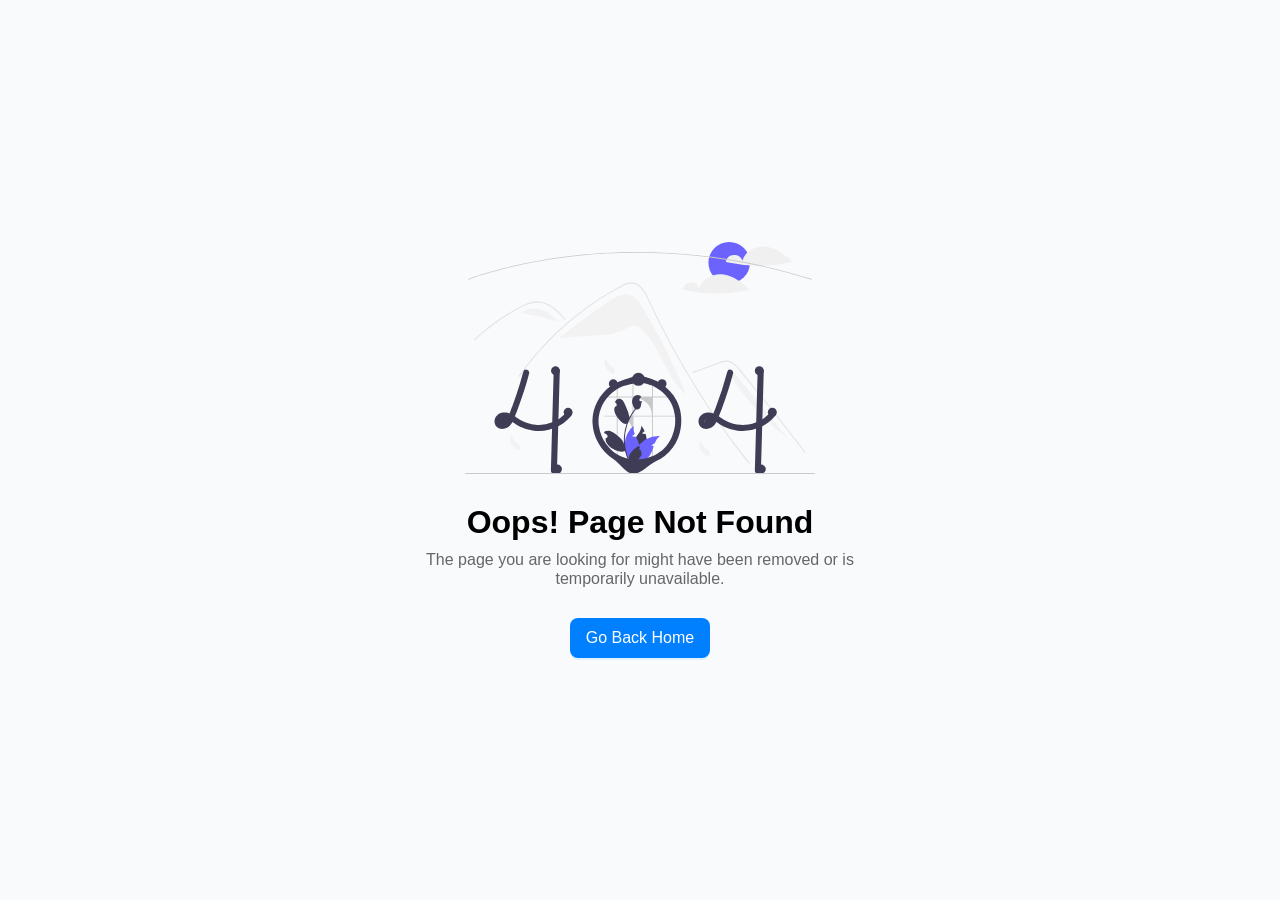
==== index.html @ d5a938f3 "first commit" ====
<!doctype html>
<html lang="en">
  <head>
    <meta charset="UTF-8" />
    <link rel="icon" type="image/svg+xml" href="./src/assets/logo/favicon.ico" />
    <meta name="viewport" content="width=device-width, initial-scale=1.0" />
    <title>Outlet Management System</title>
    <script type="module" crossorigin src="/assets/index-D0FWWl3F.js"></script>
    <link rel="stylesheet" crossorigin href="/assets/index-B_op4YGh.css">
  </head>
  <body>
    <div id="root"></div>
  </body>
</html>
---- assets/index-B_op4YGh.css ----
:root{--primary-color: #ff725e;--secondary-color: #5ac8fa;--primary-light: #fde5df;--white: #ffffff;--white2: #757575;--shadow-color: rgba(0, 0, 0, .15)}.login-container{height:100vh;background:linear-gradient(to bottom right,var(--primary-color),var(--secondary-color));display:flex;align-items:center;justify-content:center;padding:20px;position:relative;overflow:hidden}.bubble{position:absolute;border-radius:50%;background:#ffffff1a;-webkit-backdrop-filter:blur(5px);backdrop-filter:blur(5px);border:1px solid rgba(255,255,255,.2);z-index:1;animation:floatUp linear infinite}@keyframes floatUp{0%{transform:translateY(100vh) translate(0) rotate(0) scale(0);opacity:0}10%{opacity:1;transform:translateY(90vh) translate(0) rotate(36deg) scale(1)}50%{transform:translateY(50vh) translate(20px) rotate(180deg) scale(1)}90%{opacity:1;transform:translateY(10vh) translate(-20px) rotate(324deg) scale(1)}to{transform:translateY(-10vh) translate(0) rotate(360deg) scale(0);opacity:0}}.login-box{background:var(--white);display:flex;border-radius:20px;overflow:hidden;max-width:900px;width:100%;box-shadow:0 20px 40px var(--shadow-color);position:relative;z-index:2}.login-left{background:var(--white2);color:var(--white);width:50%;padding:40px;text-align:center;display:flex;flex-direction:column;justify-content:center}.login-illustration{max-width:100%;height:auto;margin-bottom:20px}.login-description{font-size:14px;line-height:1.6}.login-right{padding:40px;width:50%}.login-welcome-badge{background-color:var(--primary-light);color:var(--primary-color);padding:5px 15px;border-radius:20px;font-weight:600;display:inline-block;margin-bottom:20px;font-size:14px}.login-button{width:100%;background-color:var(--primary-color)!important;border-color:var(--primary-color)!important;color:var(--white)!important;transition:all .3s ease}.login-button:hover{background-color:var(--primary-color)!important;border-color:var(--primary-color)!important;opacity:.9}.login-links{display:flex;justify-content:space-between;font-size:13px}.login-logo-wrapper{display:flex;justify-content:flex-end;margin-bottom:10px}.login-logo{height:40px;object-fit:contain}.login-options{display:flex;justify-content:space-between;align-items:center}.forgot-link{margin-left:auto;color:var(--secondary-color)!important}.forgot-link:hover{color:var(--secondary-color)!important;opacity:.8}@media (max-width: 768px){.login-box{flex-direction:column}.login-left,.login-right{width:100%;padding:30px}.login-illustration{width:70%;margin:0 auto 20px}.login-links{flex-direction:column;align-items:flex-start;gap:8px}.bubble{transform:scale(.7)}}.dashboard-header-card{position:sticky;top:0;z-index:100;margin-bottom:20px;padding:0 4px}.dashboard-header-card .ant-card{background:linear-gradient(135deg,#fffffff2,#f8fafcf2,#f1f5f9e6);border:1px solid rgba(226,232,240,.6);border-radius:20px;box-shadow:0 8px 24px #0f172a0f,0 4px 12px #0f172a08,inset 0 1px #ffffffe6;backdrop-filter:blur(12px) saturate(180%);-webkit-backdrop-filter:blur(12px) saturate(180%);transition:all .3s cubic-bezier(.25,.46,.45,.94);position:relative;overflow:hidden}.background-orb-1{position:absolute;top:-30%;right:-10%;width:200px;height:200px;background:radial-gradient(circle,rgba(99,102,241,.03) 0%,rgba(139,92,246,.02) 40%,transparent 70%);border-radius:50%;animation:float 8s ease-in-out infinite;pointer-events:none}.background-orb-2{position:absolute;bottom:-20%;left:-8%;width:150px;height:150px;background:radial-gradient(circle,rgba(16,185,129,.03) 0%,rgba(52,211,153,.02) 50%,transparent 70%);border-radius:50%;animation:float 10s ease-in-out infinite reverse;pointer-events:none}.header-section{display:flex;align-items:center;gap:16px;margin-bottom:24px;position:relative}.dashboard-icon-container{width:48px;height:48px;border-radius:14px;background:linear-gradient(135deg,#6366f1,#8b5cf6,#a855f7);display:flex;align-items:center;justify-content:center;color:#fff;font-size:18px;box-shadow:0 4px 16px #6366f140,0 2px 8px #6366f126,inset 0 1px #ffffff26;position:relative;overflow:hidden;transition:all .3s cubic-bezier(.34,1.56,.64,1)}.shine-effect{position:absolute;top:-50%;left:-50%;width:200%;height:200%;background:linear-gradient(45deg,transparent 30%,rgba(255,255,255,.15) 50%,transparent 70%);animation:shine 6s infinite;transform:rotate(45deg)}.pulse-ring{position:absolute;top:-15%;left:-15%;right:-15%;bottom:-15%;border-radius:50%;border:1.5px solid rgba(99,102,241,.15);animation:pulse-ring 4s cubic-bezier(.455,.03,.515,.955) infinite}.title-section{flex:1}.header-title{margin:0;font-size:17px!important;background:linear-gradient(135deg,#0f172a,#334155,#475569);background-clip:text;-webkit-background-clip:text;-webkit-text-fill-color:transparent;line-height:1;font-family:Inter,-apple-system,BlinkMacSystemFont,sans-serif}.status-container{display:flex;align-items:center;gap:10px;margin-top:6px}.status-badge{display:flex;align-items:center;gap:6px;padding:4px 10px;background:linear-gradient(135deg,#10b98114,#34d3990a);border-radius:16px;border:1px solid rgba(16,185,129,.15)}.pulse-dot{width:6px;height:6px;border-radius:50%;background:linear-gradient(135deg,#10b981,#34d399);box-shadow:0 0 8px #10b98166;animation:pulse-dot 2s ease-in-out infinite}.status-text{font-size:11px;color:#059669;font-weight:600;letter-spacing:.2px}.monitoring-text{font-size:12px;color:#64748b;font-weight:500}.stats-card{position:relative;padding:24px 20px;border-radius:24px;border:none;transition:all .3s cubic-bezier(.25,.46,.45,.94);cursor:pointer;overflow:hidden;box-shadow:0 8px 32px #0000001f;color:#fff;min-height:140px;display:flex;flex-direction:column;justify-content:space-between}.stats-card.total{background:linear-gradient(135deg,#667eea,#764ba2);box-shadow:0 8px 32px #667eea4d}.stats-card.total:hover{transform:translateY(-4px) scale(1.02);box-shadow:0 16px 48px #667eea66}.stats-card.online{background:linear-gradient(135deg,#11998e,#38ef7d);box-shadow:0 8px 32px #11998e4d}.stats-card.online:hover{transform:translateY(-4px) scale(1.02);box-shadow:0 16px 48px #11998e66}.stats-card.offline{background:linear-gradient(135deg,#ee5a6f,#f29263);box-shadow:0 8px 32px #ee5a6f4d}.stats-card.offline:hover{transform:translateY(-4px) scale(1.02);box-shadow:0 16px 48px #ee5a6f66}.stats-card:before{content:"";position:absolute;top:0;left:0;right:0;bottom:0;background:linear-gradient(135deg,#ffffff1a,#ffffff0d);border-radius:24px;pointer-events:none}.stats-content{position:relative;z-index:2;height:100%;display:flex;flex-direction:column;justify-content:space-between}.stats-header{display:flex;justify-content:space-between;align-items:flex-start;margin-bottom:16px}.stats-label{font-size:12px;color:#fffc;font-weight:600;text-transform:uppercase;letter-spacing:1px;margin:0}.stats-icon-container{width:40px;height:40px;background:#fff3;border-radius:12px;display:flex;align-items:center;justify-content:center;-webkit-backdrop-filter:blur(10px);backdrop-filter:blur(10px);border:1px solid rgba(255,255,255,.1)}.stats-icon{font-size:18px;color:#fff}.stats-bottom{display:flex;justify-content:space-between;align-items:flex-end}.stats-number{font-size:36px;font-weight:900;color:#fff;line-height:1;font-family:Inter,system-ui,sans-serif;text-shadow:0 2px 8px rgba(0,0,0,.2)}.stats-unit{font-size:14px;color:#ffffffb3;font-weight:500;margin-top:4px;text-align:right}.stats-card:after{content:"";position:absolute;top:-50%;right:-50%;width:100px;height:100px;background:radial-gradient(circle,rgba(255,255,255,.1) 0%,transparent 70%);border-radius:50%;animation:float-gentle 8s ease-in-out infinite;pointer-events:none}.devices-grid-card{background:#fffffff2;-webkit-backdrop-filter:blur(8px);backdrop-filter:blur(8px);border-radius:16px;border:none;box-shadow:0 4px 20px #00000014}.device-card{border-radius:12px;transition:all .3s ease;cursor:pointer;position:relative;overflow:hidden}.device-card:hover{transform:translateY(-1px);box-shadow:0 8px 16px #0000001f}.device-icon-container{border-radius:50%;width:48px;height:48px;display:flex;align-items:center;justify-content:center;margin:0 auto 12px;color:#fff;font-size:20px}.device-name{margin:0 0 10px;color:#374151;font-weight:600;font-size:15px}.device-status-tag{border-radius:16px;padding:3px 10px;font-size:11px;font-weight:600;text-transform:uppercase;border:none;display:inline-flex;align-items:center;gap:5px}.empty-state{text-align:center;padding:40px 20px}.empty-icon{font-size:40px;color:#d1d5db;margin-bottom:12px}@keyframes float{0%,to{transform:translateY(0) rotate(0)}50%{transform:translateY(-15px) rotate(3deg)}}@keyframes float-gentle{0%,to{transform:translateY(0) translate(0)}50%{transform:translateY(-20px) translate(-10px)}}@keyframes shine{0%{transform:translate(-100%) translateY(-100%) rotate(45deg)}to{transform:translate(100%) translateY(100%) rotate(45deg)}}@keyframes pulse-ring{0%{transform:scale(.85);opacity:.8}to{transform:scale(1.3);opacity:0}}@keyframes pulse-dot{0%,to{opacity:1;transform:scale(1)}50%{opacity:.6;transform:scale(1.15)}}@media (max-width: 768px){.dashboard-header-card{padding:0 2px;margin-bottom:16px}.stats-card{padding:20px 16px;min-height:120px}.dashboard-icon-container{width:42px;height:42px;font-size:16px}.header-section{flex-direction:column;text-align:center;gap:12px}.stats-number{font-size:32px}.stats-icon-container{width:36px;height:36px}.stats-icon{font-size:16px}}@media (max-width: 576px){.stats-card{padding:18px 14px;min-height:110px}.dashboard-icon-container{width:36px;height:36px;font-size:14px}.device-icon-container{width:42px;height:42px;font-size:18px}.stats-number{font-size:28px}.header-title{font-size:14px}.stats-icon-container{width:32px;height:32px}.stats-icon{font-size:14px}}.device-dashboard{padding:24px;background:linear-gradient(135deg,#f8fafc,#e2e8f0);min-height:100vh}.header-card{margin-bottom:24px;border-radius:24px!important;border:none!important;box-shadow:0 8px 32px #0000000f!important;background:linear-gradient(135deg,#fff,#f8fafc)!important;-webkit-backdrop-filter:blur(20px);backdrop-filter:blur(20px);border:1px solid rgba(255,255,255,.2)!important}.header-content{display:flex;justify-content:space-between;align-items:center;gap:24px}.device-info{display:flex;align-items:center;gap:20px;flex-wrap:wrap}.device-title{margin:0!important;color:#1e293b!important;font-weight:800!important}.device-controls{display:flex;align-items:center;gap:20px;font-size:13px}.date-time-info{color:#000!important;font-weight:600!important;background:#64748b0d!important;padding:6px 12px!important;border-radius:12px!important}.signal-info{display:flex;align-items:center;gap:12px;background:#64748b0d;padding:8px 16px;border-radius:16px}.signal-progress{width:80px}.signal-progress .ant-progress-bg{border-radius:3px!important}.schedule-button{background:linear-gradient(135deg,#3b82f6,#1d4ed8)!important;border-color:transparent!important;border-radius:20px!important;font-weight:700!important;padding:0 24px!important;height:44px!important;box-shadow:0 6px 20px #3b82f64d!important;border:1px solid rgba(255,255,255,.2)!important}.status-tag{border-radius:20px!important;padding:8px 20px!important;font-size:12px!important;font-weight:700!important;border:none!important}.status-online{background:linear-gradient(135deg,#52c41a,#73d13d)!important;box-shadow:0 4px 16px #52c41a4d!important}.status-offline{background:linear-gradient(135deg,#6c757d,#868e96)!important;box-shadow:0 4px 16px #6c757d33!important}.metric-card{position:relative!important;border-radius:24px!important;border:none!important;height:140px!important;overflow:hidden!important;cursor:pointer!important;transition:all .4s cubic-bezier(.4,0,.2,1)!important}.metric-card:before{content:"";position:absolute;top:0;left:0;right:0;bottom:0;border-radius:24px;padding:1px;background:linear-gradient(135deg,#fff3,#ffffff0d);mask:linear-gradient(#fff 0 0) content-box,linear-gradient(#fff 0 0);mask-composite:exclude;-webkit-mask-composite:xor}.metric-card:hover{transform:translateY(-4px)!important}.metric-card.total-flow{background:linear-gradient(135deg,#667eea,#764ba2)!important;box-shadow:0 12px 48px #667eea26!important}.metric-card.total-flow:hover{box-shadow:0 20px 64px #667eea40!important}.metric-card.flow-rate{background:linear-gradient(135deg,#f093fb,#f5576c)!important;box-shadow:0 12px 48px #f093fb26!important}.metric-card.flow-rate:hover{box-shadow:0 20px 64px #f093fb40!important}.metric-card.pressure{background:linear-gradient(135deg,#4facfe,#00f2fe)!important;box-shadow:0 12px 48px #4facfe26!important}.metric-card.pressure:hover{box-shadow:0 20px 64px #4facfe40!important}.metric-card.battery-good{background:linear-gradient(135deg,#43e97b,#38f9d7)!important;box-shadow:0 12px 48px #43e97b26!important}.metric-card.battery-good:hover{box-shadow:0 20px 64px #43e97b40!important}.metric-card.battery-low{background:linear-gradient(135deg,#ff6b6b,#ff8e8e)!important;box-shadow:0 12px 48px #ff6b6b26!important}.metric-card.battery-low:hover{box-shadow:0 20px 64px #ff6b6b40!important}.metric-background-pattern{position:absolute;top:-30%;right:-15%;width:140px;height:140px;background:#ffffff14;border-radius:50%;transform:rotate(45deg);filter:blur(1px)}.metric-background-circle{position:absolute;top:60%;right:70%;width:80px;height:80px;background:#ffffff0d;border-radius:50%}.metric-content{display:flex;align-items:center;justify-content:space-between;height:100%;position:relative;z-index:1}.metric-info{flex:1}.metric-title{color:#ffffffe6!important;font-size:12px!important;font-weight:600!important;display:block!important;margin-bottom:4px!important;letter-spacing:.8px!important;text-transform:uppercase!important}.metric-value{color:#fff!important;margin:0!important;font-size:36px!important;font-weight:900!important;line-height:1.1!important;text-shadow:0 2px 8px rgba(0,0,0,.2)!important}.metric-unit{font-size:20px!important;font-weight:600!important;opacity:.8!important}.metric-description{color:#ffffffb3!important;font-size:11px!important;margin-top:4px!important;display:block!important}.metric-icon{font-size:32px!important;color:#fffffff2!important;margin-left:20px!important;background:#ffffff1f!important;padding:16px!important;border-radius:20px!important;-webkit-backdrop-filter:blur(20px)!important;backdrop-filter:blur(20px)!important;border:1px solid rgba(255,255,255,.1)!important}.battery-icon{position:relative;width:36px;height:22px;border:2px solid rgba(255,255,255,.9);border-radius:6px;display:flex;align-items:center;background:#ffffff1a;-webkit-backdrop-filter:blur(10px);backdrop-filter:blur(10px)}.battery-tip{position:absolute;right:-8px;top:50%;transform:translateY(-50%);width:6px;height:12px;background-color:#ffffffe6;border-radius:0 4px 4px 0}.battery-fill{height:14px;border-radius:3px;margin:2px;transition:all .5s ease;position:relative;overflow:hidden;box-shadow:inset 0 1px 2px #ffffff4d}.battery-shine{position:absolute;top:0;left:-100%;width:100%;height:100%;background:linear-gradient(90deg,transparent,rgba(255,255,255,.6),transparent)}.battery-warning{position:absolute;top:-8px;right:-8px;color:#ff4d4f!important;font-size:12px!important;background:#fff!important;border-radius:50%!important}.valve-control-card{margin-bottom:24px!important;border-radius:24px!important;border:none!important;box-shadow:0 8px 32px #0000000f!important}.valve-control-header{display:flex;justify-content:space-between;align-items:center;gap:16px}.valve-control-title{display:flex;align-items:center;gap:12px}.valve-control-title h4{margin:0!important;color:#1e293b!important}.max-active-tag{font-size:10px!important;border-radius:12px!important;border:none!important;background:linear-gradient(135deg,#ffeaa7,#fab1a0)!important;padding:4px 12px!important;font-weight:700!important}.send-command-button{border-color:transparent!important;font-weight:800!important;border-radius:20px!important;height:48px!important;padding:0 32px!important;font-size:14px!important;min-width:160px!important}.send-command-active{background:linear-gradient(135deg,#ff6b6b,#ff8e8e)!important;box-shadow:0 8px 24px #ff6b6b4d!important}.send-command-disabled{background:linear-gradient(135deg,#cbd5e0,#a0aec0)!important}.valve-controls-grid{display:grid;gap:20px;padding:16px 0;grid-template-columns:repeat(auto-fit,minmax(100px,1fr))}.valve-control{text-align:center;position:relative}.valve-button{font-size:11px!important;font-weight:800!important;padding:0 20px!important;height:40px!important;border-radius:20px!important;margin-bottom:12px!important;transition:all .3s cubic-bezier(.4,0,.2,1)!important;width:80px!important}.valve-button.valve-on{background:linear-gradient(135deg,#52c41a,#73d13d)!important;border-color:#52c41a!important;color:#fff!important;box-shadow:0 6px 24px #52c41a4d,0 0 0 1px #52c41a1a!important;border:2px solid rgba(255,255,255,.2)!important;text-shadow:0 1px 2px rgba(0,0,0,.2)!important}.valve-button.valve-off{background:linear-gradient(135deg,#fff,#f8f9fa)!important;border-color:#e9ecef!important;color:#6c757d!important;box-shadow:0 4px 16px #00000014,inset 0 1px #ffffff80!important;border:2px solid #e9ecef!important}.valve-label{font-size:10px;font-weight:700;letter-spacing:.5px;text-transform:uppercase}.valve-label.valve-on{color:#52c41a}.valve-label.valve-off{color:#8e8e93}.status-dashboard-card{border-radius:24px!important;border:none!important;box-shadow:0 8px 32px #0000000f!important}.status-dashboard-title{margin-bottom:18px!important;color:#1e293b!important}.status-item{padding:16px;border-radius:16px;transition:all .3s ease}.status-item.status-active{background:linear-gradient(135deg,#52c41a0d,#73d13d0d);border:1px solid rgba(82,196,26,.1)}.status-item.status-inactive{background:linear-gradient(135deg,#94a3b80d,#cbd5e10d);border:1px solid rgba(148,163,184,.1)}.status-label{font-size:10px!important;font-weight:800!important;color:#64748b!important;display:block!important;letter-spacing:.5px!important;margin-bottom:12px!important;text-transform:uppercase!important}.status-indicator{text-align:center}.status-circle{width:32px;height:32px;border-radius:50%;margin:0 auto 8px;position:relative;transition:all .4s cubic-bezier(.4,0,.2,1);display:flex;align-items:center;justify-content:center}.status-circle.status-active{background:linear-gradient(135deg,#52c41a,#73d13d);border:3px solid rgba(82,196,26,.2);box-shadow:0 0 24px #52c41a66,0 4px 12px #0000001a;transform:scale(1.05)}.status-circle.status-inactive{background:linear-gradient(135deg,#f1f3f4,#e8eaed);border:3px solid rgba(0,0,0,.05);box-shadow:0 4px 12px #0000000f;transform:scale(1)}.status-circle-icon{font-size:12px}.status-circle-icon.active{color:#fff;text-shadow:0 1px 2px rgba(0,0,0,.3)}.status-circle-icon.inactive{color:#adb5bd}.status-ripple{position:absolute;top:-3px;left:-3px;right:-3px;bottom:-3px;border-radius:50%;border:2px solid rgba(82,196,26,.3)}.status-text{font-size:10px!important;font-weight:600!important;letter-spacing:.3px!important;display:block!important}.status-text.active{color:#52c41a!important}.status-text.inactive{color:#adb5bd!important}@keyframes pulse{0%,to{opacity:1;transform:scale(1)}50%{opacity:.8;transform:scale(.95)}}@keyframes ripple{0%{transform:scale(1);opacity:1}to{transform:scale(1.4);opacity:0}}@keyframes batteryShine{0%{left:-100%}to{left:100%}}@keyframes batteryWarning{0%,to{opacity:1}50%{opacity:.3}}.battery-shine{animation:batteryShine 3s infinite}.battery-warning{animation:batteryWarning 1s infinite}.status-ripple{animation:ripple 2s infinite}@media (max-width: 768px){.device-dashboard{padding:12px!important}.metric-card{height:120px!important}.header-content{flex-direction:column;gap:20px}.valve-control-header{flex-direction:column;align-items:flex-start}}@media (max-width: 576px){.metric-card{height:110px!important}.valve-controls-grid{grid-template-columns:repeat(4,1fr);gap:16px}.device-controls{flex-direction:column;gap:12px}}@media (max-width: 480px){.valve-button{width:70px!important;height:36px!important;font-size:10px!important}.metric-value{font-size:28px!important}.metric-unit{font-size:16px!important}}@media (prefers-color-scheme: dark){.device-dashboard{background:linear-gradient(135deg,#1a202c,#2d3748)}.device-title{color:#4a4a4a!important}.date-time-info{color:#070707!important;background:#c3ccd634!important}.status-dashboard-title{margin-bottom:100px;color:#333!important}}.loading-shimmer{background:linear-gradient(90deg,#f0f0f0 25%,#e0e0e0,#f0f0f0 75%);background-size:200% 100%;animation:loading 1.5s infinite}@keyframes loading{0%{background-position:200% 0}to{background-position:-200% 0}}.metric-card:focus,.valve-button:focus,.send-command-button:focus,.schedule-button:focus{outline:2px solid #3b82f6!important;outline-offset:2px!important}@media (prefers-contrast: high){.metric-card{border:2px solid currentColor!important}.valve-button{border-width:3px!important}.status-circle{border-width:4px!important}}@media (prefers-reduced-motion: reduce){.metric-card,.valve-button,.status-circle,.battery-shine,.status-ripple{animation:none!important;transition:none!important}.metric-card:hover{transform:none!important}}.map-card{border-radius:12px;box-shadow:0 2px 8px #00000014;border:1px solid #f0f0f0}.map-title{margin-bottom:16px;color:#262626;font-weight:600}.chart-card{border-radius:12px;box-shadow:0 2px 8px #00000014;border:1px solid #f0f0f0}.chart-title{margin-bottom:16px;color:#262626;font-weight:600}@media (max-width: 768px){.chart-card .ant-card-body,.map-card .ant-card-body{padding:16px}.chart-card div[style*="height: 300px"],.map-card div[style*="height: 300px"]{height:250px!important}}html,body{width:100%;height:100%}input::-ms-clear,input::-ms-reveal{display:none}*,*:before,*:after{box-sizing:border-box}html{font-family:sans-serif;line-height:1.15;-webkit-text-size-adjust:100%;-ms-text-size-adjust:100%;-ms-overflow-style:scrollbar;-webkit-tap-highlight-color:rgba(0,0,0,0)}@-ms-viewport{width:device-width}body{margin:0}[tabindex="-1"]:focus{outline:none}hr{box-sizing:content-box;height:0;overflow:visible}h1,h2,h3,h4,h5,h6{margin-top:0;margin-bottom:.5em;font-weight:500}p{margin-top:0;margin-bottom:1em}abbr[title],abbr[data-original-title]{-webkit-text-decoration:underline dotted;text-decoration:underline;text-decoration:underline dotted;border-bottom:0;cursor:help}address{margin-bottom:1em;font-style:normal;line-height:inherit}input[type=text],input[type=password],input[type=number],textarea{-webkit-appearance:none}ol,ul,dl{margin-top:0;margin-bottom:1em}ol ol,ul ul,ol ul,ul ol{margin-bottom:0}dt{font-weight:500}dd{margin-bottom:.5em;margin-left:0}blockquote{margin:0 0 1em}dfn{font-style:italic}b,strong{font-weight:bolder}small{font-size:80%}sub,sup{position:relative;font-size:75%;line-height:0;vertical-align:baseline}sub{bottom:-.25em}sup{top:-.5em}pre,code,kbd,samp{font-size:1em;font-family:SFMono-Regular,Consolas,Liberation Mono,Menlo,Courier,monospace}pre{margin-top:0;margin-bottom:1em;overflow:auto}figure{margin:0 0 1em}img{vertical-align:middle;border-style:none}a,area,button,[role=button],input:not([type=range]),label,select,summary,textarea{touch-action:manipulation}table{border-collapse:collapse}caption{padding-top:.75em;padding-bottom:.3em;text-align:left;caption-side:bottom}input,button,select,optgroup,textarea{margin:0;color:inherit;font-size:inherit;font-family:inherit;line-height:inherit}button,input{overflow:visible}button,select{text-transform:none}button,html [type=button],[type=reset],[type=submit]{-webkit-appearance:button}button::-moz-focus-inner,[type=button]::-moz-focus-inner,[type=reset]::-moz-focus-inner,[type=submit]::-moz-focus-inner{padding:0;border-style:none}input[type=radio],input[type=checkbox]{box-sizing:border-box;padding:0}input[type=date],input[type=time],input[type=datetime-local],input[type=month]{-webkit-appearance:listbox}textarea{overflow:auto;resize:vertical}fieldset{min-width:0;margin:0;padding:0;border:0}legend{display:block;width:100%;max-width:100%;margin-bottom:.5em;padding:0;color:inherit;font-size:1.5em;line-height:inherit;white-space:normal}progress{vertical-align:baseline}[type=number]::-webkit-inner-spin-button,[type=number]::-webkit-outer-spin-button{height:auto}[type=search]{outline-offset:-2px;-webkit-appearance:none}[type=search]::-webkit-search-cancel-button,[type=search]::-webkit-search-decoration{-webkit-appearance:none}::-webkit-file-upload-button{font:inherit;-webkit-appearance:button}output{display:inline-block}summary{display:list-item}template{display:none}[hidden]{display:none!important}mark{padding:.2em;background-color:#feffe6}
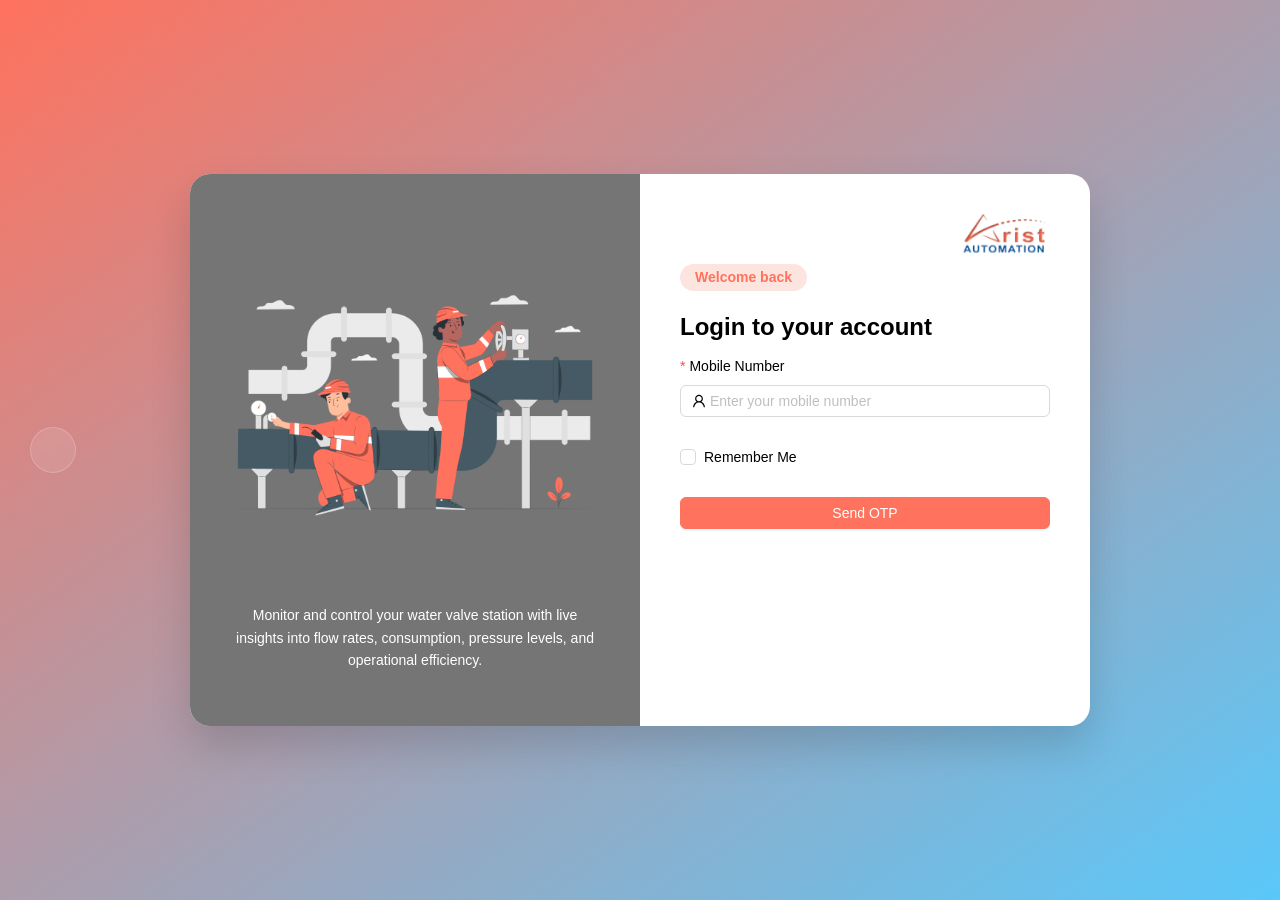
==== commit 829c4acf: "fixed base url" ====
--- a/index.html
+++ b/index.html
@@ -5,8 +5,8 @@
     <link rel="icon" type="image/svg+xml" href="./src/assets/logo/favicon.ico" />
     <meta name="viewport" content="width=device-width, initial-scale=1.0" />
     <title>Outlet Management System</title>
-    <script type="module" crossorigin src="/assets/index-D0FWWl3F.js"></script>
-    <link rel="stylesheet" crossorigin href="/assets/index-B_op4YGh.css">
+    <script type="module" crossorigin src="./assets/index-CzI9fbny.js"></script>
+    <link rel="stylesheet" crossorigin href="./assets/index-CTXetjgV.css">
   </head>
   <body>
     <div id="root"></div>
--- a/assets/index-CTXetjgV.css
+++ b/assets/index-CTXetjgV.css
@@ -0,0 +1 @@
+:root{--primary-color: #ff725e;--secondary-color: #5ac8fa;--primary-light: #fde5df;--white: #ffffff;--white2: #757575;--shadow-color: rgba(0, 0, 0, .15)}.login-container{height:100vh;background:linear-gradient(to bottom right,var(--primary-color),var(--secondary-color));display:flex;align-items:center;justify-content:center;padding:20px;position:relative;overflow:hidden}.bubble{position:absolute;border-radius:50%;background:#ffffff1a;-webkit-backdrop-filter:blur(5px);backdrop-filter:blur(5px);border:1px solid rgba(255,255,255,.2);z-index:1;animation:floatUp linear infinite}@keyframes floatUp{0%{transform:translateY(100vh) translate(0) rotate(0) scale(0);opacity:0}10%{opacity:1;transform:translateY(90vh) translate(0) rotate(36deg) scale(1)}50%{transform:translateY(50vh) translate(20px) rotate(180deg) scale(1)}90%{opacity:1;transform:translateY(10vh) translate(-20px) rotate(324deg) scale(1)}to{transform:translateY(-10vh) translate(0) rotate(360deg) scale(0);opacity:0}}.login-box{background:var(--white);display:flex;border-radius:20px;overflow:hidden;max-width:900px;width:100%;box-shadow:0 20px 40px var(--shadow-color);position:relative;z-index:2}.login-left{background:var(--white2);color:var(--white);width:50%;padding:40px;text-align:center;display:flex;flex-direction:column;justify-content:center}.login-illustration{max-width:100%;height:auto;margin-bottom:20px}.login-description{font-size:14px;line-height:1.6}.login-right{padding:40px;width:50%}.login-welcome-badge{background-color:var(--primary-light);color:var(--primary-color);padding:5px 15px;border-radius:20px;font-weight:600;display:inline-block;margin-bottom:20px;font-size:14px}.login-button{width:100%;background-color:var(--primary-color)!important;border-color:var(--primary-color)!important;color:var(--white)!important;transition:all .3s ease}.login-button:hover{background-color:var(--primary-color)!important;border-color:var(--primary-color)!important;opacity:.9}.login-links{display:flex;justify-content:space-between;font-size:13px}.login-logo-wrapper{display:flex;justify-content:flex-end;margin-bottom:10px}.login-logo{height:40px;object-fit:contain}.login-options{display:flex;justify-content:space-between;align-items:center}.forgot-link{margin-left:auto;color:var(--secondary-color)!important}.forgot-link:hover{color:var(--secondary-color)!important;opacity:.8}@media (max-width: 768px){.login-box{flex-direction:column}.login-left,.login-right{width:100%;padding:30px}.login-illustration{width:70%;margin:0 auto 20px}.login-links{flex-direction:column;align-items:flex-start;gap:8px}.bubble{transform:scale(.7)}}.dashboard-header-card{position:sticky;top:0;z-index:100;margin-bottom:20px;padding:0 4px}.dashboard-header-card .ant-card{background:linear-gradient(135deg,#fffffff2,#f8fafcf2,#f1f5f9e6);border:1px solid rgba(226,232,240,.6);border-radius:20px;box-shadow:0 8px 24px #0f172a0f,0 4px 12px #0f172a08,inset 0 1px #ffffffe6;backdrop-filter:blur(12px) saturate(180%);-webkit-backdrop-filter:blur(12px) saturate(180%);transition:all .3s cubic-bezier(.25,.46,.45,.94);position:relative;overflow:hidden}.background-orb-1{position:absolute;top:-30%;right:-10%;width:200px;height:200px;background:radial-gradient(circle,rgba(99,102,241,.03) 0%,rgba(139,92,246,.02) 40%,transparent 70%);border-radius:50%;animation:float 8s ease-in-out infinite;pointer-events:none}.background-orb-2{position:absolute;bottom:-20%;left:-8%;width:150px;height:150px;background:radial-gradient(circle,rgba(16,185,129,.03) 0%,rgba(52,211,153,.02) 50%,transparent 70%);border-radius:50%;animation:float 10s ease-in-out infinite reverse;pointer-events:none}.header-section{display:flex;align-items:center;gap:16px;margin-bottom:24px;position:relative}.dashboard-icon-container{width:48px;height:48px;border-radius:14px;background:#1677ff;display:flex;align-items:center;justify-content:center;color:#fff;font-size:18px;box-shadow:0 4px 16px #6366f140,0 2px 8px #6366f126,inset 0 1px #ffffff26;position:relative;overflow:hidden;transition:all .3s cubic-bezier(.34,1.56,.64,1)}.shine-effect{position:absolute;top:-50%;left:-50%;width:200%;height:200%;background:linear-gradient(45deg,transparent 30%,rgba(255,255,255,.15) 50%,transparent 70%);animation:shine 6s infinite;transform:rotate(45deg)}.pulse-ring{position:absolute;top:-15%;left:-15%;right:-15%;bottom:-15%;border-radius:50%;border:1.5px solid rgba(99,102,241,.15);animation:pulse-ring 4s cubic-bezier(.455,.03,.515,.955) infinite}.title-section{flex:1}.header-title{margin:0;font-size:17px!important;background:linear-gradient(135deg,#0f172a,#334155,#475569);background-clip:text;-webkit-background-clip:text;-webkit-text-fill-color:transparent;line-height:1;font-family:Inter,-apple-system,BlinkMacSystemFont,sans-serif}.status-container{display:flex;align-items:center;gap:10px;margin-top:6px}.status-badge{display:flex;align-items:center;gap:6px;padding:4px 10px;background:linear-gradient(135deg,#10b98114,#34d3990a);border-radius:16px;border:1px solid rgba(16,185,129,.15)}.pulse-dot{width:6px;height:6px;border-radius:50%;background:linear-gradient(135deg,#10b981,#34d399);box-shadow:0 0 8px #10b98166;animation:pulse-dot 2s ease-in-out infinite}.status-text{font-size:11px;color:#059669;font-weight:600;letter-spacing:.2px}.monitoring-text{font-size:12px;color:#64748b;font-weight:500}.stats-card{position:relative;padding:24px 20px;border-radius:24px;border:none;transition:all .3s cubic-bezier(.25,.46,.45,.94);cursor:pointer;overflow:hidden;box-shadow:0 8px 32px #0000001f;color:#fff;min-height:140px;display:flex;flex-direction:column;justify-content:space-between}.stats-card.total{background:#1677ff;box-shadow:0 4px 12px #1677ff33}.stats-card.total:hover{transform:translateY(-4px) scale(1.02);box-shadow:0 16px 48px #667eea66}.stats-card.online{background:#52c41a;box-shadow:0 4px 12px #52c41a33}.stats-card.online:hover{transform:translateY(-4px) scale(1.02);box-shadow:0 16px 48px #11998e66}.stats-card.offline{background:#ff4d4f;box-shadow:0 4px 12px #ff4d4f33}.stats-card.offline:hover{transform:translateY(-4px) scale(1.02);box-shadow:0 16px 48px #ee5a6f66}.stats-card:before{content:"";position:absolute;top:0;left:0;right:0;bottom:0;background:linear-gradient(135deg,#ffffff1a,#ffffff0d);border-radius:24px;pointer-events:none}.stats-content{position:relative;z-index:2;height:100%;display:flex;flex-direction:column;justify-content:space-between}.stats-header{display:flex;justify-content:space-between;align-items:flex-start;margin-bottom:16px}.stats-label{font-size:12px;color:#fffc;font-weight:600;text-transform:uppercase;letter-spacing:1px;margin:0}.stats-icon-container{width:40px;height:40px;background:#fff3;border-radius:12px;display:flex;align-items:center;justify-content:center;-webkit-backdrop-filter:blur(10px);backdrop-filter:blur(10px);border:1px solid rgba(255,255,255,.1)}.stats-icon{font-size:18px;color:#fff}.stats-bottom{display:flex;justify-content:space-between;align-items:flex-end}.stats-number{font-size:36px;font-weight:900;color:#fff;line-height:1;font-family:Inter,system-ui,sans-serif;text-shadow:0 2px 8px rgba(0,0,0,.2)}.stats-unit{font-size:14px;color:#ffffffb3;font-weight:500;margin-top:4px;text-align:right}.stats-card:after{content:"";position:absolute;top:-50%;right:-50%;width:100px;height:100px;background:radial-gradient(circle,rgba(255,255,255,.1) 0%,transparent 70%);border-radius:50%;animation:float-gentle 8s ease-in-out infinite;pointer-events:none}.devices-grid-card{background:#fffffff2;-webkit-backdrop-filter:blur(8px);backdrop-filter:blur(8px);border-radius:16px;border:none;box-shadow:0 4px 20px #00000014}.device-card{border-radius:12px;transition:all .3s ease;cursor:pointer;position:relative;overflow:hidden}.device-card:hover{transform:translateY(-1px);box-shadow:0 8px 16px #0000001f}.device-icon-container{border-radius:50%;width:48px;height:48px;display:flex;align-items:center;justify-content:center;margin:0 auto 12px;color:#fff;font-size:20px}.device-name{margin:0 0 10px;color:#374151;font-weight:600;font-size:15px}.device-status-tag{border-radius:16px;padding:3px 10px;font-size:11px;font-weight:600;text-transform:uppercase;border:none;display:inline-flex;align-items:center;gap:5px}.empty-state{text-align:center;padding:40px 20px}.empty-icon{font-size:40px;color:#d1d5db;margin-bottom:12px}@keyframes float{0%,to{transform:translateY(0) rotate(0)}50%{transform:translateY(-15px) rotate(3deg)}}@keyframes float-gentle{0%,to{transform:translateY(0) translate(0)}50%{transform:translateY(-20px) translate(-10px)}}@keyframes shine{0%{transform:translate(-100%) translateY(-100%) rotate(45deg)}to{transform:translate(100%) translateY(100%) rotate(45deg)}}@keyframes pulse-ring{0%{transform:scale(.85);opacity:.8}to{transform:scale(1.3);opacity:0}}@keyframes pulse-dot{0%,to{opacity:1;transform:scale(1)}50%{opacity:.6;transform:scale(1.15)}}@media (max-width: 768px){.dashboard-header-card{padding:0 2px;margin-bottom:16px}.stats-card{padding:20px 16px;min-height:120px}.dashboard-icon-container{width:42px;height:42px;font-size:16px}.header-section{flex-direction:column;text-align:center;gap:12px}.stats-number{font-size:32px}.stats-icon-container{width:36px;height:36px}.stats-icon{font-size:16px}}@media (max-width: 576px){.stats-card{padding:18px 14px;min-height:110px}.dashboard-icon-container{width:36px;height:36px;font-size:14px}.device-icon-container{width:42px;height:42px;font-size:18px}.stats-number{font-size:28px}.header-title{font-size:14px}.stats-icon-container{width:32px;height:32px}.stats-icon{font-size:14px}}.buttery-smooth-tabs .ant-tabs-nav{margin:0!important;background:#fff!important;padding-top:14px!important;border-bottom:2px solid #e2e8f0!important;border-radius:12px 12px 0 0!important}.buttery-smooth-tabs .ant-tabs-tab{padding:14px 32px!important;border-radius:8px 8px 0 0!important;transition:all .2s ease!important;color:#64748b!important;font-weight:600!important;font-size:16px!important;margin:0 4px 0 0!important}.buttery-smooth-tabs .ant-tabs-tab:hover{color:#1677ff!important;background:#f8fafc!important}.buttery-smooth-tabs .ant-tabs-tab-active{background:#eff6ff!important}.buttery-smooth-tabs .ant-tabs-tab-active .ant-tabs-tab-btn{color:#1677ff!important;text-shadow:none!important}.buttery-smooth-tabs .ant-tabs-ink-bar{background:#1677ff!important;height:4px!important;border-radius:4px 4px 0 0!important;bottom:0!important}.device-dashboard{padding:24px;background:linear-gradient(135deg,#f8fafc,#e2e8f0);min-height:100vh}.header-card{margin-bottom:24px;border-radius:16px!important;border:1px solid #e2e8f0!important;box-shadow:0 4px 12px #00000008!important;background:#fff!important}.header-content{display:flex;justify-content:space-between;align-items:center;gap:24px}.device-info{display:flex;align-items:center;gap:20px;flex-wrap:wrap}.device-title{margin:0!important;color:#1e293b!important;font-weight:800!important}.device-controls{display:flex;align-items:center;gap:20px;font-size:13px}.date-time-info{color:#000!important;font-weight:600!important;background:#64748b0d!important;padding:6px 12px!important;border-radius:12px!important}.signal-info{display:flex;align-items:center;gap:12px;background:#64748b0d;padding:8px 16px;border-radius:16px}.signal-progress{width:80px}.signal-progress .ant-progress-bg{border-radius:3px!important}.schedule-button{background:#3b82f6!important;color:#fff!important;border-radius:8px!important;font-weight:600!important;padding:0 24px!important;height:40px!important;box-shadow:0 4px 6px -1px #3b82f633!important;border:none!important}.status-tag{border-radius:20px!important;padding:8px 20px!important;font-size:12px!important;font-weight:700!important;border:none!important}.status-online{background:linear-gradient(135deg,#52c41a,#73d13d)!important;box-shadow:0 4px 16px #52c41a4d!important}.status-offline{background:linear-gradient(135deg,#6c757d,#868e96)!important;box-shadow:0 4px 16px #6c757d33!important}.metric-card{position:relative!important;border-radius:16px!important;border:1px solid #e2e8f0!important;background:#fff!important;overflow:hidden!important;cursor:pointer!important;transition:all .3s ease!important}.metric-card:hover{transform:translateY(-4px)!important}.metric-card.total-flow{background:linear-gradient(135deg,#667eea,#764ba2)!important;box-shadow:0 12px 48px #667eea26!important}.metric-card.total-flow:hover{box-shadow:0 20px 64px #667eea40!important}.metric-card.flow-rate{background:linear-gradient(135deg,#f093fb,#f5576c)!important;box-shadow:0 12px 48px #f093fb26!important}.metric-card.flow-rate:hover{box-shadow:0 20px 64px #f093fb40!important}.metric-card.pressure{background:linear-gradient(135deg,#4facfe,#00f2fe)!important;box-shadow:0 12px 48px #4facfe26!important}.metric-card.pressure:hover{box-shadow:0 20px 64px #4facfe40!important}.metric-card.battery-good{border:1px solid #e2e8f0!important;box-shadow:0 4px 12px #00000008!important}.metric-card.battery-good:hover{box-shadow:0 10px 25px #0000000f!important;border-color:#cbd5e1!important}.metric-card.battery-low{border:1px solid #fda4af!important;box-shadow:0 4px 12px #ff4d4f14!important}.metric-card.battery-low:hover{box-shadow:0 10px 25px #ff4d4f26!important}.metric-background-pattern{position:absolute;top:-30%;right:-15%;width:140px;height:140px;background:#ffffff14;border-radius:50%;transform:rotate(45deg);filter:blur(1px)}.metric-background-circle{position:absolute;top:60%;right:70%;width:80px;height:80px;background:#ffffff0d;border-radius:50%}.metric-content{display:flex;align-items:center;justify-content:space-between;height:100%;position:relative;z-index:1}.metric-info{flex:1}.metric-title{color:#64748b!important;font-size:13px!important;font-weight:600!important;display:block!important;margin-bottom:4px!important;letter-spacing:.5px!important;text-transform:uppercase!important}.metric-value{color:#1e293b!important;margin:0!important;font-size:36px!important;font-weight:800!important;line-height:1.1!important}.metric-unit{font-size:18px!important;font-weight:600!important;color:#64748b!important}.metric-description{color:#64748b!important;font-size:12px!important;margin-top:4px!important;display:block!important}.metric-icon{font-size:32px!important;color:#3b82f6!important;margin-left:20px!important;background:#f1f5f9!important;padding:16px!important;border-radius:12px!important;border:1px solid #e2e8f0!important}.battery-icon{position:relative;width:36px;height:22px;border:2px solid #64748b;border-radius:4px;display:flex;align-items:center;background:transparent}.battery-tip{position:absolute;right:-6px;top:50%;transform:translateY(-50%);width:4px;height:10px;background-color:#64748b;border-radius:0 2px 2px 0}.battery-fill{height:14px;border-radius:2px;margin:2px;transition:all .5s ease;position:relative;overflow:hidden}.battery-shine{position:absolute;top:0;left:-100%;width:100%;height:100%;background:linear-gradient(90deg,transparent,rgba(255,255,255,.6),transparent)}.battery-warning{position:absolute;top:-8px;right:-8px;color:#ff4d4f!important;font-size:12px!important;background:#fff!important;border-radius:50%!important}.valve-control-card{margin-bottom:24px!important;border-radius:16px!important;border:1px solid #e2e8f0!important;box-shadow:0 4px 12px #00000008!important;background:#fff!important}.valve-control-header{display:flex;justify-content:space-between;align-items:center;gap:16px}.valve-control-title{display:flex;align-items:center;gap:12px}.valve-control-title h4{margin:0!important;color:#1e293b!important}.max-active-tag{font-size:11px!important;border-radius:6px!important;background:#fffbe6!important;border:1px solid #ffe58f!important;color:#faad14!important;padding:4px 12px!important;font-weight:600!important}.send-command-button{border-color:transparent!important;font-weight:700!important;border-radius:8px!important;height:44px!important;padding:0 32px!important;font-size:14px!important;min-width:160px!important;color:#fff!important}.send-command-active{background:#ef4444!important;box-shadow:0 4px 6px -1px #ef444433!important}.send-command-disabled{background:#cbd5e1!important}.valve-controls-grid{display:grid;gap:20px;padding:16px 0;grid-template-columns:repeat(auto-fit,minmax(100px,1fr))}.valve-control{text-align:center;position:relative}.valve-button{font-size:11px!important;font-weight:800!important;padding:0 20px!important;height:40px!important;border-radius:20px!important;margin-bottom:12px!important;transition:all .3s cubic-bezier(.4,0,.2,1)!important;width:80px!important}.valve-button.valve-on{background:#22c55e!important;border-color:#16a34a!important;color:#fff!important;box-shadow:0 4px 6px -1px #22c55e33!important;border:1px solid #16a34a!important}.valve-button.valve-off{background:#f1f5f9!important;color:#64748b!important;box-shadow:inset 0 2px 4px #00000005!important;border:1px solid #cbd5e1!important}.valve-label{font-size:10px;font-weight:700;letter-spacing:.5px;text-transform:uppercase}.valve-label.valve-on{color:#52c41a}.valve-label.valve-off{color:#8e8e93}.status-dashboard-card{border-radius:16px!important;border:1px solid #e2e8f0!important;box-shadow:0 4px 12px #00000008!important;background:#fff!important}.status-dashboard-title{margin-bottom:18px!important;color:#1e293b!important}.status-item{padding:16px;border-radius:12px;transition:all .2s ease}.status-item.status-active{background:#f6ffed;border:1px solid #b7eb8f}.status-item.status-inactive{background:#f8fafc;border:1px solid #e2e8f0}.status-label{font-size:10px!important;font-weight:800!important;color:#64748b!important;display:block!important;letter-spacing:.5px!important;margin-bottom:12px!important;text-transform:uppercase!important}.status-indicator{text-align:center}.status-circle{width:32px;height:32px;border-radius:50%;margin:0 auto 8px;position:relative;transition:all .4s cubic-bezier(.4,0,.2,1);display:flex;align-items:center;justify-content:center}.status-circle.status-active{background:#52c41a;border:3px solid rgba(82,196,26,.2);box-shadow:0 4px 8px #52c41a33;transform:scale(1.05)}.status-circle.status-inactive{background:#e2e8f0;border:3px solid transparent;transform:scale(1)}.status-circle-icon{font-size:12px}.status-circle-icon.active{color:#fff;text-shadow:0 1px 2px rgba(0,0,0,.3)}.status-circle-icon.inactive{color:#adb5bd}.status-ripple{position:absolute;top:-3px;left:-3px;right:-3px;bottom:-3px;border-radius:50%;border:2px solid rgba(82,196,26,.3)}.status-text{font-size:10px!important;font-weight:600!important;letter-spacing:.3px!important;display:block!important}.status-text.active{color:#52c41a!important}.status-text.inactive{color:#adb5bd!important}.pipeline-container{position:relative;padding:10px 16px 16px;overflow-x:auto;overflow-y:visible}.pipeline-main-pipe{position:absolute;bottom:48px;left:8px;right:8px;height:18px;background:linear-gradient(180deg,#cfd8dc,#b0bec5 15%,#90a4ae 35%,#78909c,#90a4ae 65%,#b0bec5 85%,#cfd8dc);border-radius:9px;box-shadow:0 3px 8px #0000002e,inset 0 2px 4px #ffffff59,inset 0 -2px 3px #00000014;z-index:1}.pipe-highlight{position:absolute;top:3px;left:20px;right:20px;height:4px;background:linear-gradient(90deg,transparent,rgba(255,255,255,.45),transparent);border-radius:2px}.pipe-end-cap{position:absolute;top:-3px;width:12px;height:24px;background:linear-gradient(180deg,#b0bec5,#78909c,#b0bec5);border-radius:3px;box-shadow:0 1px 4px #0003;z-index:2}.pipe-end-left{left:-4px}.pipe-end-right{right:-4px}.pipeline-valves-row{display:flex;justify-content:space-around;align-items:flex-end;position:relative;z-index:2;gap:6px;padding-bottom:8px}.pipeline-valve-assembly{display:flex;flex-direction:column;align-items:center;position:relative;min-width:64px;flex:1;transition:transform .25s ease}.pipeline-valve-assembly:hover{transform:translateY(-2px)}.valve-status-label{font-size:10px;font-weight:700;color:#90a4ae;letter-spacing:.3px;margin-bottom:6px;text-transform:uppercase;transition:color .3s ease}.valve-status-label.label-active{color:#2e7d32}.solenoid-valve{display:flex;flex-direction:column;align-items:center;position:relative}.solenoid-wires{display:flex;gap:8px;margin-bottom:2px}.wire{width:2px;height:12px;border-radius:1px}.wire-red{background:linear-gradient(180deg,#e53935,#c62828);box-shadow:0 0 3px #e5393566}.wire-black{background:linear-gradient(180deg,#424242,#212121)}.solenoid-actuator{display:flex;flex-direction:column;align-items:center}.actuator-top{width:24px;height:6px;background:linear-gradient(180deg,#546e7a,#37474f);border-radius:3px 3px 0 0;box-shadow:0 -1px 2px #00000026}.actuator-body{width:30px;height:20px;background:linear-gradient(180deg,#455a64,#37474f,#263238 60%,#37474f);border-radius:3px;display:flex;align-items:center;justify-content:center;box-shadow:0 2px 6px #0000004d,inset 0 1px 2px #ffffff0f;position:relative}.actuator-led{width:6px;height:6px;border-radius:50%;transition:all .4s ease}.actuator-led.led-on{background:#69f0ae;box-shadow:0 0 6px #69f0aecc,0 0 14px #69f0ae66;animation:ledBlink 2s ease-in-out infinite}.actuator-led.led-off{background:#616161;box-shadow:inset 0 1px 2px #0000004d}.solenoid-body{width:36px;height:28px;background:linear-gradient(180deg,#607d8b,#546e7a 20%,#455a64,#546e7a 80%,#607d8b);border-radius:6px;display:flex;align-items:center;justify-content:center;box-shadow:0 3px 8px #0000004d,inset 0 2px 3px #ffffff14,inset 0 -1px 2px #00000026;position:relative;transition:box-shadow .4s ease;margin-top:-1px}.solenoid-body.body-active{box-shadow:0 3px 8px #0000004d,0 0 12px #4caf5040,inset 0 2px 3px #ffffff14}.body-glow{position:absolute;top:-4px;right:-4px;bottom:-4px;left:-4px;border-radius:10px;background:radial-gradient(ellipse,rgba(76,175,80,.15) 0%,transparent 70%);animation:glowPulse 2s ease-in-out infinite;pointer-events:none}.body-center{width:16px;height:16px;background:linear-gradient(135deg,#37474f,#263238);border-radius:50%;display:flex;align-items:center;justify-content:center;border:1px solid rgba(255,255,255,.06)}.body-arrow{font-size:7px;color:#ffffff59;line-height:1}.union-fitting{width:20px;height:6px;background:linear-gradient(180deg,#b0bec5,#78909c,#b0bec5);border-radius:2px;box-shadow:0 1px 3px #00000026;margin-top:-1px}.pipeline-vertical-pipe{width:14px;height:44px;background:linear-gradient(90deg,#cfd8dc,#b0bec5 20%,#90a4ae 45%,#78909c 55%,#90a4ae 80%,#b0bec5);border-radius:2px;position:relative;overflow:hidden;box-shadow:2px 0 4px #00000014,-1px 0 3px #0000000d;transition:all .4s ease}.pipeline-vertical-pipe.pipe-active{background:linear-gradient(90deg,#a5d6a7,#81c784 20%,#66bb6a 45%,#4caf50 55%,#66bb6a 80%,#81c784);box-shadow:0 0 10px #4caf5033,2px 0 4px #00000014}.pipe-shine{position:absolute;top:0;left:2px;width:3px;height:100%;background:linear-gradient(180deg,#ffffff4d,#ffffff1a,#ffffff4d);border-radius:1px}.water-flow-animation{position:absolute;top:-100%;left:0;right:0;height:100%;background:linear-gradient(180deg,transparent 0%,rgba(255,255,255,.3) 30%,rgba(255,255,255,.6) 50%,rgba(255,255,255,.3) 70%,transparent 100%);animation:waterFlowDown 1s linear infinite}.water-flow-animation.delay{animation-delay:.5s}@keyframes waterFlowDown{0%{top:-100%}to{top:100%}}.pipeline-elbow{width:24px;height:12px;background:linear-gradient(180deg,#b0bec5,#90a4ae,#b0bec5);border-radius:4px;box-shadow:0 2px 4px #0000001f;margin-top:-1px;position:relative;display:flex;align-items:center;justify-content:center;transition:background .4s ease}.pipeline-elbow.elbow-active{background:linear-gradient(180deg,#a5d6a7,#66bb6a,#a5d6a7);box-shadow:0 0 8px #4caf5033,0 2px 4px #0000001f}.elbow-ring{width:18px;height:4px;background:linear-gradient(180deg,#fff3,#0000000d);border-radius:2px}.valve-status-badge{margin-top:12px;padding:5px 10px;border-radius:6px;font-size:9px;font-weight:800;letter-spacing:.6px;text-transform:uppercase;text-align:center;min-width:68px;display:flex;align-items:center;justify-content:center;gap:5px;transition:all .3s ease}.badge-dot{width:6px;height:6px;border-radius:50%;display:inline-block;flex-shrink:0}.valve-status-badge.badge-running{background:linear-gradient(135deg,#43a047,#2e7d32);color:#fff;box-shadow:0 3px 10px #43a04759}.valve-status-badge.badge-running .badge-dot{background:#b9f6ca;box-shadow:0 0 6px #b9f6cacc;animation:dotPulse 1.5s ease-in-out infinite}.valve-status-badge.badge-standby{background:linear-gradient(135deg,#b0bec5,#90a4ae);color:#fff;box-shadow:0 2px 6px #78909c33}.valve-status-badge.badge-standby .badge-dot{background:#ffffff80}@keyframes ledBlink{0%,to{opacity:1}50%{opacity:.5}}@keyframes glowPulse{0%,to{opacity:.6;transform:scale(1)}50%{opacity:1;transform:scale(1.05)}}@keyframes dotPulse{0%,to{opacity:1;transform:scale(1)}50%{opacity:.5;transform:scale(.7)}}@keyframes indicatorPulse{0%,to{box-shadow:0 0 8px #4caf50b3,0 0 16px #4caf504d}50%{box-shadow:0 0 12px #4caf50e6,0 0 24px #4caf5080}}@keyframes pulse{0%,to{opacity:1;transform:scale(1)}50%{opacity:.8;transform:scale(.95)}}@keyframes ripple{0%{transform:scale(1);opacity:1}to{transform:scale(1.4);opacity:0}}@keyframes batteryShine{0%{left:-100%}to{left:100%}}@keyframes batteryWarning{0%,to{opacity:1}50%{opacity:.3}}.battery-shine{animation:batteryShine 3s infinite}.battery-warning{animation:batteryWarning 1s infinite}.status-ripple{animation:ripple 2s infinite}@media (max-width: 768px){.device-dashboard{padding:12px!important}.metric-card{height:120px!important}.header-content{flex-direction:column;gap:20px}.valve-control-header{flex-direction:column;align-items:flex-start}.pipeline-valves-row{gap:2px}.pipeline-valve-assembly{min-width:50px}.actuator-body{width:24px;height:16px}.actuator-top{width:20px;height:5px}.solenoid-body{width:30px;height:22px}.solenoid-wires{gap:6px}.wire{height:8px}.union-fitting{width:16px;height:5px}.pipeline-vertical-pipe{height:32px;width:12px}.pipeline-elbow{width:20px;height:10px}.valve-status-badge{font-size:7px;min-width:52px;padding:3px 6px}.valve-status-label{font-size:8px}.pipeline-main-pipe{height:14px;bottom:40px}.body-center{width:12px;height:12px}.body-arrow{font-size:5px}}@media (max-width: 576px){.metric-card{height:110px!important}.valve-controls-grid{grid-template-columns:repeat(4,1fr);gap:16px}.device-controls{flex-direction:column;gap:12px}}@media (max-width: 480px){.valve-button{width:70px!important;height:36px!important;font-size:10px!important}.metric-value{font-size:28px!important}.metric-unit{font-size:16px!important}}@media (prefers-color-scheme: dark){.device-dashboard{background:linear-gradient(135deg,#1a202c,#2d3748)}.device-title{color:#4a4a4a!important}.date-time-info{color:#070707!important;background:#c3ccd634!important}.status-dashboard-title{margin-bottom:100px;color:#333!important}}.loading-shimmer{background:linear-gradient(90deg,#f0f0f0 25%,#e0e0e0,#f0f0f0 75%);background-size:200% 100%;animation:loading 1.5s infinite}@keyframes loading{0%{background-position:200% 0}to{background-position:-200% 0}}.metric-card:focus,.valve-button:focus,.send-command-button:focus,.schedule-button:focus{outline:2px solid #3b82f6!important;outline-offset:2px!important}@media (prefers-contrast: high){.metric-card{border:2px solid currentColor!important}.valve-button{border-width:3px!important}.status-circle{border-width:4px!important}}@media (prefers-reduced-motion: reduce){.metric-card,.valve-button,.status-circle,.battery-shine,.status-ripple{animation:none!important;transition:none!important}.metric-card:hover{transform:none!important}}.map-card{border-radius:12px;box-shadow:0 2px 8px #00000014;border:1px solid #f0f0f0}.map-title{margin-bottom:16px;color:#262626;font-weight:600}.chart-card{border-radius:12px;box-shadow:0 2px 8px #00000014;border:1px solid #f0f0f0}.chart-title{margin-bottom:16px;color:#262626;font-weight:600}@media (max-width: 768px){.chart-card .ant-card-body,.map-card .ant-card-body{padding:16px}.chart-card div[style*="height: 300px"],.map-card div[style*="height: 300px"]{height:250px!important}}.leaflet-pane,.leaflet-tile,.leaflet-marker-icon,.leaflet-marker-shadow,.leaflet-tile-container,.leaflet-pane>svg,.leaflet-pane>canvas,.leaflet-zoom-box,.leaflet-image-layer,.leaflet-layer{position:absolute;left:0;top:0}.leaflet-container{overflow:hidden}.leaflet-tile,.leaflet-marker-icon,.leaflet-marker-shadow{-webkit-user-select:none;-moz-user-select:none;user-select:none;-webkit-user-drag:none}.leaflet-tile::selection{background:transparent}.leaflet-safari .leaflet-tile{image-rendering:-webkit-optimize-contrast}.leaflet-safari .leaflet-tile-container{width:1600px;height:1600px;-webkit-transform-origin:0 0}.leaflet-marker-icon,.leaflet-marker-shadow{display:block}.leaflet-container .leaflet-overlay-pane svg{max-width:none!important;max-height:none!important}.leaflet-container .leaflet-marker-pane img,.leaflet-container .leaflet-shadow-pane img,.leaflet-container .leaflet-tile-pane img,.leaflet-container img.leaflet-image-layer,.leaflet-container .leaflet-tile{max-width:none!important;max-height:none!important;width:auto;padding:0}.leaflet-container img.leaflet-tile{mix-blend-mode:plus-lighter}.leaflet-container.leaflet-touch-zoom{-ms-touch-action:pan-x pan-y;touch-action:pan-x pan-y}.leaflet-container.leaflet-touch-drag{-ms-touch-action:pinch-zoom;touch-action:none;touch-action:pinch-zoom}.leaflet-container.leaflet-touch-drag.leaflet-touch-zoom{-ms-touch-action:none;touch-action:none}.leaflet-container{-webkit-tap-highlight-color:transparent}.leaflet-container a{-webkit-tap-highlight-color:rgba(51,181,229,.4)}.leaflet-tile{filter:inherit;visibility:hidden}.leaflet-tile-loaded{visibility:inherit}.leaflet-zoom-box{width:0;height:0;-moz-box-sizing:border-box;box-sizing:border-box;z-index:800}.leaflet-overlay-pane svg{-moz-user-select:none}.leaflet-pane{z-index:400}.leaflet-tile-pane{z-index:200}.leaflet-overlay-pane{z-index:400}.leaflet-shadow-pane{z-index:500}.leaflet-marker-pane{z-index:600}.leaflet-tooltip-pane{z-index:650}.leaflet-popup-pane{z-index:700}.leaflet-map-pane canvas{z-index:100}.leaflet-map-pane svg{z-index:200}.leaflet-vml-shape{width:1px;height:1px}.lvml{behavior:url(#default#VML);display:inline-block;position:absolute}.leaflet-control{position:relative;z-index:800;pointer-events:visiblePainted;pointer-events:auto}.leaflet-top,.leaflet-bottom{position:absolute;z-index:1000;pointer-events:none}.leaflet-top{top:0}.leaflet-right{right:0}.leaflet-bottom{bottom:0}.leaflet-left{left:0}.leaflet-control{float:left;clear:both}.leaflet-right .leaflet-control{float:right}.leaflet-top .leaflet-control{margin-top:10px}.leaflet-bottom .leaflet-control{margin-bottom:10px}.leaflet-left .leaflet-control{margin-left:10px}.leaflet-right .leaflet-control{margin-right:10px}.leaflet-fade-anim .leaflet-popup{opacity:0;-webkit-transition:opacity .2s linear;-moz-transition:opacity .2s linear;transition:opacity .2s linear}.leaflet-fade-anim .leaflet-map-pane .leaflet-popup{opacity:1}.leaflet-zoom-animated{-webkit-transform-origin:0 0;-ms-transform-origin:0 0;transform-origin:0 0}svg.leaflet-zoom-animated{will-change:transform}.leaflet-zoom-anim .leaflet-zoom-animated{-webkit-transition:-webkit-transform .25s cubic-bezier(0,0,.25,1);-moz-transition:-moz-transform .25s cubic-bezier(0,0,.25,1);transition:transform .25s cubic-bezier(0,0,.25,1)}.leaflet-zoom-anim .leaflet-tile,.leaflet-pan-anim .leaflet-tile{-webkit-transition:none;-moz-transition:none;transition:none}.leaflet-zoom-anim .leaflet-zoom-hide{visibility:hidden}.leaflet-interactive{cursor:pointer}.leaflet-grab{cursor:-webkit-grab;cursor:-moz-grab;cursor:grab}.leaflet-crosshair,.leaflet-crosshair .leaflet-interactive{cursor:crosshair}.leaflet-popup-pane,.leaflet-control{cursor:auto}.leaflet-dragging .leaflet-grab,.leaflet-dragging .leaflet-grab .leaflet-interactive,.leaflet-dragging .leaflet-marker-draggable{cursor:move;cursor:-webkit-grabbing;cursor:-moz-grabbing;cursor:grabbing}.leaflet-marker-icon,.leaflet-marker-shadow,.leaflet-image-layer,.leaflet-pane>svg path,.leaflet-tile-container{pointer-events:none}.leaflet-marker-icon.leaflet-interactive,.leaflet-image-layer.leaflet-interactive,.leaflet-pane>svg path.leaflet-interactive,svg.leaflet-image-layer.leaflet-interactive path{pointer-events:visiblePainted;pointer-events:auto}.leaflet-container{background:#ddd;outline-offset:1px}.leaflet-container a{color:#0078a8}.leaflet-zoom-box{border:2px dotted #38f;background:#ffffff80}.leaflet-container{font-family:Helvetica Neue,Arial,Helvetica,sans-serif;font-size:12px;font-size:.75rem;line-height:1.5}.leaflet-bar{box-shadow:0 1px 5px #000000a6;border-radius:4px}.leaflet-bar a{background-color:#fff;border-bottom:1px solid #ccc;width:26px;height:26px;line-height:26px;display:block;text-align:center;text-decoration:none;color:#000}.leaflet-bar a,.leaflet-control-layers-toggle{background-position:50% 50%;background-repeat:no-repeat;display:block}.leaflet-bar a:hover,.leaflet-bar a:focus{background-color:#f4f4f4}.leaflet-bar a:first-child{border-top-left-radius:4px;border-top-right-radius:4px}.leaflet-bar a:last-child{border-bottom-left-radius:4px;border-bottom-right-radius:4px;border-bottom:none}.leaflet-bar a.leaflet-disabled{cursor:default;background-color:#f4f4f4;color:#bbb}.leaflet-touch .leaflet-bar a{width:30px;height:30px;line-height:30px}.leaflet-touch .leaflet-bar a:first-child{border-top-left-radius:2px;border-top-right-radius:2px}.leaflet-touch .leaflet-bar a:last-child{border-bottom-left-radius:2px;border-bottom-right-radius:2px}.leaflet-control-zoom-in,.leaflet-control-zoom-out{font:700 18px Lucida Console,Monaco,monospace;text-indent:1px}.leaflet-touch .leaflet-control-zoom-in,.leaflet-touch .leaflet-control-zoom-out{font-size:22px}.leaflet-control-layers{box-shadow:0 1px 5px #0006;background:#fff;border-radius:5px}.leaflet-control-layers-toggle{background-image:url([data-uri]);width:36px;height:36px}.leaflet-retina .leaflet-control-layers-toggle{background-image:url([data-uri]);background-size:26px 26px}.leaflet-touch .leaflet-control-layers-toggle{width:44px;height:44px}.leaflet-control-layers .leaflet-control-layers-list,.leaflet-control-layers-expanded .leaflet-control-layers-toggle{display:none}.leaflet-control-layers-expanded .leaflet-control-layers-list{display:block;position:relative}.leaflet-control-layers-expanded{padding:6px 10px 6px 6px;color:#333;background:#fff}.leaflet-control-layers-scrollbar{overflow-y:scroll;overflow-x:hidden;padding-right:5px}.leaflet-control-layers-selector{margin-top:2px;position:relative;top:1px}.leaflet-control-layers label{display:block;font-size:13px;font-size:1.08333em}.leaflet-control-layers-separator{height:0;border-top:1px solid #ddd;margin:5px -10px 5px -6px}.leaflet-default-icon-path{background-image:url([data-uri])}.leaflet-container .leaflet-control-attribution{background:#fff;background:#fffc;margin:0}.leaflet-control-attribution,.leaflet-control-scale-line{padding:0 5px;color:#333;line-height:1.4}.leaflet-control-attribution a{text-decoration:none}.leaflet-control-attribution a:hover,.leaflet-control-attribution a:focus{text-decoration:underline}.leaflet-attribution-flag{display:inline!important;vertical-align:baseline!important;width:1em;height:.6669em}.leaflet-left .leaflet-control-scale{margin-left:5px}.leaflet-bottom .leaflet-control-scale{margin-bottom:5px}.leaflet-control-scale-line{border:2px solid #777;border-top:none;line-height:1.1;padding:2px 5px 1px;white-space:nowrap;-moz-box-sizing:border-box;box-sizing:border-box;background:#fffc;text-shadow:1px 1px #fff}.leaflet-control-scale-line:not(:first-child){border-top:2px solid #777;border-bottom:none;margin-top:-2px}.leaflet-control-scale-line:not(:first-child):not(:last-child){border-bottom:2px solid #777}.leaflet-touch .leaflet-control-attribution,.leaflet-touch .leaflet-control-layers,.leaflet-touch .leaflet-bar{box-shadow:none}.leaflet-touch .leaflet-control-layers,.leaflet-touch .leaflet-bar{border:2px solid rgba(0,0,0,.2);background-clip:padding-box}.leaflet-popup{position:absolute;text-align:center;margin-bottom:20px}.leaflet-popup-content-wrapper{padding:1px;text-align:left;border-radius:12px}.leaflet-popup-content{margin:13px 24px 13px 20px;line-height:1.3;font-size:13px;font-size:1.08333em;min-height:1px}.leaflet-popup-content p{margin:1.3em 0}.leaflet-popup-tip-container{width:40px;height:20px;position:absolute;left:50%;margin-top:-1px;margin-left:-20px;overflow:hidden;pointer-events:none}.leaflet-popup-tip{width:17px;height:17px;padding:1px;margin:-10px auto 0;pointer-events:auto;-webkit-transform:rotate(45deg);-moz-transform:rotate(45deg);-ms-transform:rotate(45deg);transform:rotate(45deg)}.leaflet-popup-content-wrapper,.leaflet-popup-tip{background:#fff;color:#333;box-shadow:0 3px 14px #0006}.leaflet-container a.leaflet-popup-close-button{position:absolute;top:0;right:0;border:none;text-align:center;width:24px;height:24px;font:16px/24px Tahoma,Verdana,sans-serif;color:#757575;text-decoration:none;background:transparent}.leaflet-container a.leaflet-popup-close-button:hover,.leaflet-container a.leaflet-popup-close-button:focus{color:#585858}.leaflet-popup-scrolled{overflow:auto}.leaflet-oldie .leaflet-popup-content-wrapper{-ms-zoom:1}.leaflet-oldie .leaflet-popup-tip{width:24px;margin:0 auto;-ms-filter:"progid:DXImageTransform.Microsoft.Matrix(M11=0.70710678, M12=0.70710678, M21=-0.70710678, M22=0.70710678)";filter:progid:DXImageTransform.Microsoft.Matrix(M11=.70710678,M12=.70710678,M21=-.70710678,M22=.70710678)}.leaflet-oldie .leaflet-control-zoom,.leaflet-oldie .leaflet-control-layers,.leaflet-oldie .leaflet-popup-content-wrapper,.leaflet-oldie .leaflet-popup-tip{border:1px solid #999}.leaflet-div-icon{background:#fff;border:1px solid #666}.leaflet-tooltip{position:absolute;padding:6px;background-color:#fff;border:1px solid #fff;border-radius:3px;color:#222;white-space:nowrap;-webkit-user-select:none;-moz-user-select:none;-ms-user-select:none;user-select:none;pointer-events:none;box-shadow:0 1px 3px #0006}.leaflet-tooltip.leaflet-interactive{cursor:pointer;pointer-events:auto}.leaflet-tooltip-top:before,.leaflet-tooltip-bottom:before,.leaflet-tooltip-left:before,.leaflet-tooltip-right:before{position:absolute;pointer-events:none;border:6px solid transparent;background:transparent;content:""}.leaflet-tooltip-bottom{margin-top:6px}.leaflet-tooltip-top{margin-top:-6px}.leaflet-tooltip-bottom:before,.leaflet-tooltip-top:before{left:50%;margin-left:-6px}.leaflet-tooltip-top:before{bottom:0;margin-bottom:-12px;border-top-color:#fff}.leaflet-tooltip-bottom:before{top:0;margin-top:-12px;margin-left:-6px;border-bottom-color:#fff}.leaflet-tooltip-left{margin-left:-6px}.leaflet-tooltip-right{margin-left:6px}.leaflet-tooltip-left:before,.leaflet-tooltip-right:before{top:50%;margin-top:-6px}.leaflet-tooltip-left:before{right:0;margin-right:-12px;border-left-color:#fff}.leaflet-tooltip-right:before{left:0;margin-left:-12px;border-right-color:#fff}@media print{.leaflet-control{-webkit-print-color-adjust:exact;print-color-adjust:exact}}html,body{width:100%;height:100%}input::-ms-clear,input::-ms-reveal{display:none}*,*:before,*:after{box-sizing:border-box}html{font-family:sans-serif;line-height:1.15;-webkit-text-size-adjust:100%;-ms-text-size-adjust:100%;-ms-overflow-style:scrollbar;-webkit-tap-highlight-color:rgba(0,0,0,0)}@-ms-viewport{width:device-width}body{margin:0}[tabindex="-1"]:focus{outline:none}hr{box-sizing:content-box;height:0;overflow:visible}h1,h2,h3,h4,h5,h6{margin-top:0;margin-bottom:.5em;font-weight:500}p{margin-top:0;margin-bottom:1em}abbr[title],abbr[data-original-title]{-webkit-text-decoration:underline dotted;text-decoration:underline;text-decoration:underline dotted;border-bottom:0;cursor:help}address{margin-bottom:1em;font-style:normal;line-height:inherit}input[type=text],input[type=password],input[type=number],textarea{-webkit-appearance:none}ol,ul,dl{margin-top:0;margin-bottom:1em}ol ol,ul ul,ol ul,ul ol{margin-bottom:0}dt{font-weight:500}dd{margin-bottom:.5em;margin-left:0}blockquote{margin:0 0 1em}dfn{font-style:italic}b,strong{font-weight:bolder}small{font-size:80%}sub,sup{position:relative;font-size:75%;line-height:0;vertical-align:baseline}sub{bottom:-.25em}sup{top:-.5em}pre,code,kbd,samp{font-size:1em;font-family:SFMono-Regular,Consolas,Liberation Mono,Menlo,Courier,monospace}pre{margin-top:0;margin-bottom:1em;overflow:auto}figure{margin:0 0 1em}img{vertical-align:middle;border-style:none}a,area,button,[role=button],input:not([type=range]),label,select,summary,textarea{touch-action:manipulation}table{border-collapse:collapse}caption{padding-top:.75em;padding-bottom:.3em;text-align:left;caption-side:bottom}input,button,select,optgroup,textarea{margin:0;color:inherit;font-size:inherit;font-family:inherit;line-height:inherit}button,input{overflow:visible}button,select{text-transform:none}button,html [type=button],[type=reset],[type=submit]{-webkit-appearance:button}button::-moz-focus-inner,[type=button]::-moz-focus-inner,[type=reset]::-moz-focus-inner,[type=submit]::-moz-focus-inner{padding:0;border-style:none}input[type=radio],input[type=checkbox]{box-sizing:border-box;padding:0}input[type=date],input[type=time],input[type=datetime-local],input[type=month]{-webkit-appearance:listbox}textarea{overflow:auto;resize:vertical}fieldset{min-width:0;margin:0;padding:0;border:0}legend{display:block;width:100%;max-width:100%;margin-bottom:.5em;padding:0;color:inherit;font-size:1.5em;line-height:inherit;white-space:normal}progress{vertical-align:baseline}[type=number]::-webkit-inner-spin-button,[type=number]::-webkit-outer-spin-button{height:auto}[type=search]{outline-offset:-2px;-webkit-appearance:none}[type=search]::-webkit-search-cancel-button,[type=search]::-webkit-search-decoration{-webkit-appearance:none}::-webkit-file-upload-button{font:inherit;-webkit-appearance:button}output{display:inline-block}summary{display:list-item}template{display:none}[hidden]{display:none!important}mark{padding:.2em;background-color:#feffe6}
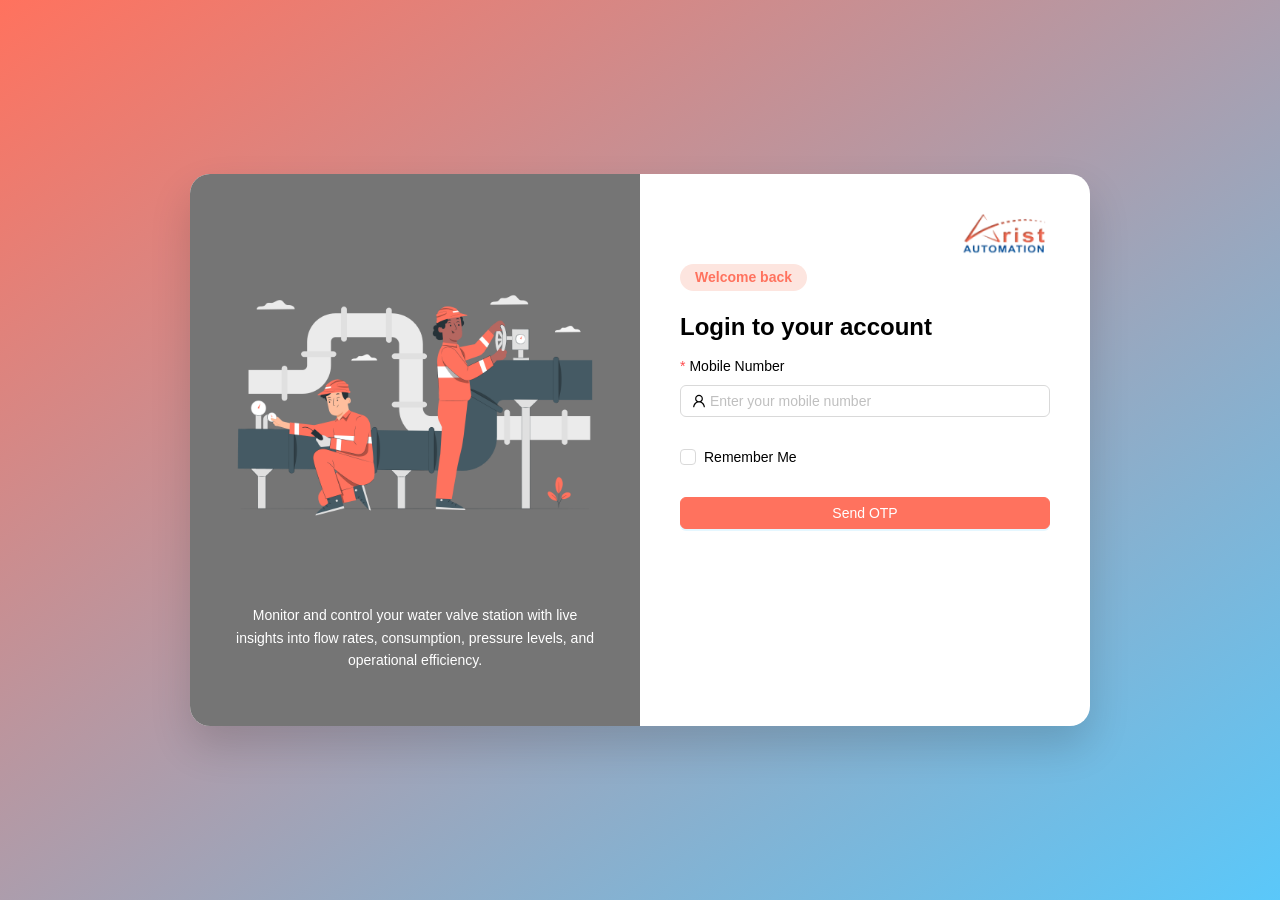
==== commit 71cffc30: "17042026 update ams" ====
--- a/index.html
+++ b/index.html
@@ -5,7 +5,7 @@
     <link rel="icon" type="image/svg+xml" href="./src/assets/logo/favicon.ico" />
     <meta name="viewport" content="width=device-width, initial-scale=1.0" />
     <title>Outlet Management System</title>
-    <script type="module" crossorigin src="./assets/index-CzI9fbny.js"></script>
+    <script type="module" crossorigin src="./assets/index-BSjLExa8.js"></script>
     <link rel="stylesheet" crossorigin href="./assets/index-CTXetjgV.css">
   </head>
   <body>
